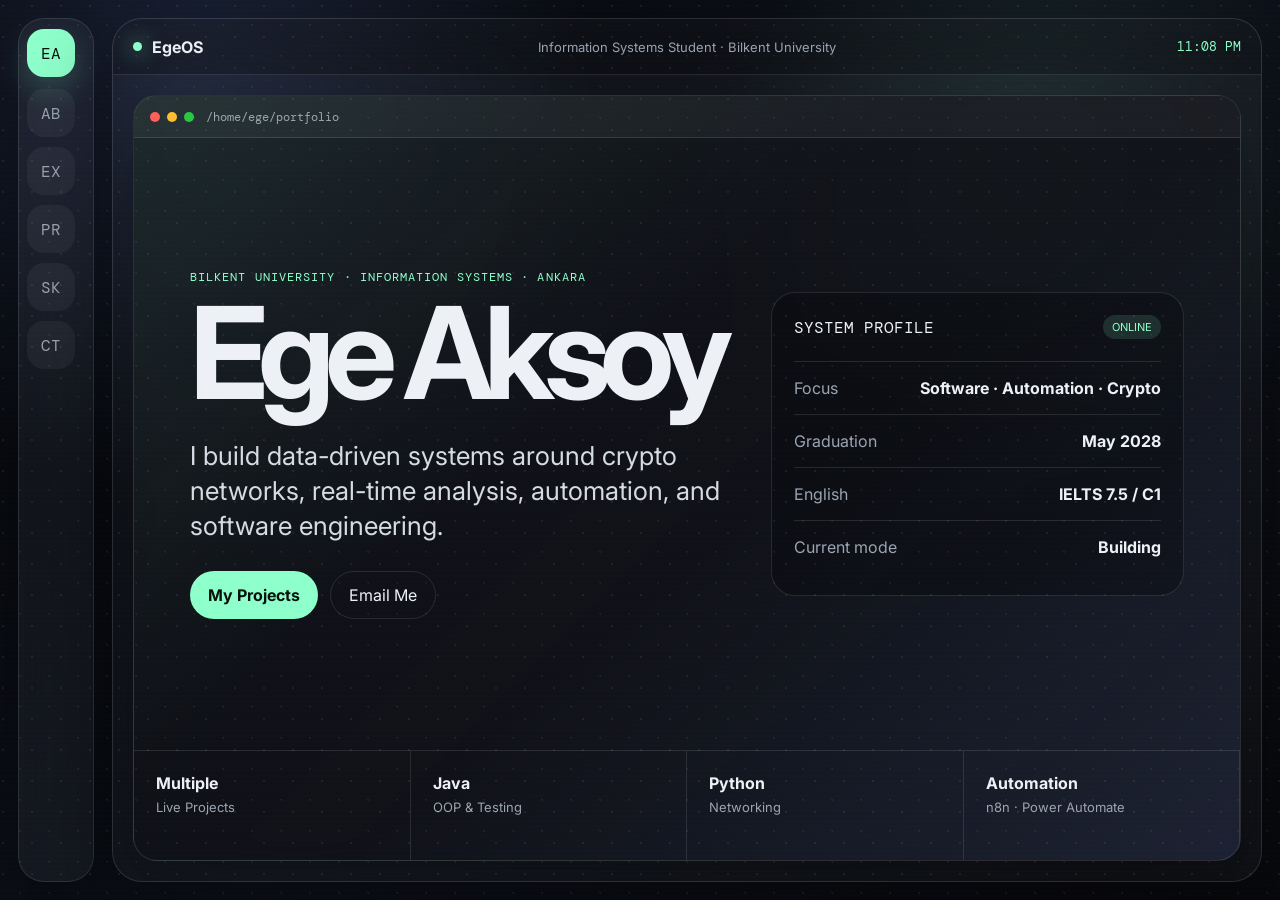
==== static/monitor/index.html @ 5a855c10 "Updated EgeOS" ====
<!DOCTYPE html>
<html lang="en">
<head>
  <meta charset="UTF-8" />
  <meta name="viewport" content="width=device-width, initial-scale=1.0" />
  <title>EgeOS — Ege Aksoy</title>
  <meta name="description" content="EgeOS — interactive portfolio interface of Ege Aksoy, Information Systems student at Bilkent University." />
  <link rel="preconnect" href="https://fonts.googleapis.com" />
  <link rel="preconnect" href="https://fonts.gstatic.com" crossorigin />
  <link href="https://fonts.googleapis.com/css2?family=DM+Mono:wght@300;400;500&family=Inter:wght@300;400;500;600;700;800&display=swap" rel="stylesheet" />
  <link rel="stylesheet" href="style.css" />
</head>
<body>
  <div class="scanlines"></div>
  <div class="noise"></div>

  <main class="os-shell">
    <aside class="dock" aria-label="Desktop navigation">
      <button class="dock-item active" data-window="home" aria-label="Home">EA</button>
      <button class="dock-item" data-window="about" aria-label="About">AB</button>
      <button class="dock-item" data-window="experience" aria-label="Experience">EX</button>
      <button class="dock-item" data-window="projects" aria-label="Projects">PR</button>
      <button class="dock-item" data-window="skills" aria-label="Skills">SK</button>
      <button class="dock-item" data-window="contact" aria-label="Contact">CT</button>
    </aside>

    <section class="desktop">
      <header class="topbar">
        <div class="brand">
          <span class="status-dot"></span>
          <span>EgeOS</span>
        </div>
        <div class="topbar-center">Information Systems Student · Bilkent University</div>
        <div class="clock" id="clock">00:00</div>
      </header>

      <section class="hero-window window active" id="home">
        <div class="window-bar">
          <div class="traffic">
            <span></span><span></span><span></span>
          </div>
          <span class="window-title">/home/ege/portfolio</span>
        </div>

        <div class="hero-grid">
          <div class="hero-copy">
            <p class="eyebrow">Bilkent University · Information Systems · Ankara</p>
            <h1>Ege Aksoy</h1>
            <p class="hero-lead">
              I build data-driven systems around crypto networks, real-time analysis,
              automation, and software engineering.
            </p>
            <div class="hero-actions">
              <button class="primary-action" data-window="projects">My Projects</button>
              <a class="secondary-action" href="mailto:egeaksoy@ug.bilkent.edu.tr">Email Me</a>
            </div>
          </div>

          <div class="system-card">
            <div class="system-header">
              <span class="mono">SYSTEM PROFILE</span>
              <span class="pill live">ONLINE</span>
            </div>
            <div class="metric">
              <span>Focus</span>
              <strong>Software · Automation · Crypto</strong>
            </div>
            <div class="metric">
              <span>Graduation</span>
              <strong>May 2028</strong>
            </div>
            <div class="metric">
              <span>English</span>
              <strong>IELTS 7.5 / C1</strong>
            </div>
            <div class="metric">
              <span>Current mode</span>
              <strong>Building</strong>
            </div>
          </div>
        </div>

        <div class="quick-stats">
          <div><strong>Multiple</strong><span>Live Projects</span></div>
          <div><strong>Java</strong><span>OOP & Testing</span></div>
          <div><strong>Python</strong><span>Networking</span></div>
          <div><strong>Automation</strong><span>n8n · Power Automate</span></div>
        </div>
      </section>

      <section class="window" id="about">
        <div class="window-bar"><div class="traffic"><span></span><span></span><span></span></div><span class="window-title">about.md</span></div>
        <div class="content two-col">
          <div>
            <p class="eyebrow">01 — About</p>
            <h2>Who I Am</h2>
          </div>
          <div class="rich-text">
            <p>I am an undergraduate student at Bilkent University with a strong interest in cryptocurrency systems, networking, and data analysis.</p>
            <p>I enjoy building data-driven projects that capture, analyze, and react to live information, combining software development with automation and system-level thinking.</p>
            <div class="info-table">
              <div><span>University</span><strong>Bilkent University</strong></div>
              <div><span>Department</span><strong>Computer Technologies & Information Systems</strong></div>
              <div><span>Graduation</span><strong>May 2028</strong></div>
              <div><span>IELTS</span><strong>7.5 / C1</strong></div>
            </div>
          </div>
        </div>
      </section>

      <section class="window" id="experience">
        <div class="window-bar"><div class="traffic"><span></span><span></span><span></span></div><span class="window-title">experience.log</span></div>
        <div class="content">
          <p class="eyebrow">02 — Experience</p>
          <h2>Internship Experience</h2>
          <article class="timeline-card">
            <div class="date">Jul – Aug 2025</div>
            <div>
              <h3>Information Technology Intern</h3>
              <p class="muted">Göltaş Çimento · Isparta, Turkey</p>
              <ul>
                <li>Worked with SAP ERP systems and gained practical exposure to ABAP programming.</li>
                <li>Designed automation workflows with Microsoft Power Automate and n8n.</li>
                <li>Replaced repetitive manual processes with efficient automated solutions.</li>
              </ul>
            </div>
          </article>
        </div>
      </section>

      <section class="window" id="projects">
        <div class="window-bar"><div class="traffic"><span></span><span></span><span></span></div><span class="window-title">projects/selected-work</span></div>
        <div class="content">
          <p class="eyebrow">03 — Projects</p>
          <h2>Selected Work</h2>
          <div class="project-grid">
            <article class="project-card featured">
              <span class="project-num">01</span>
              <h3>Real-Time Opportunity Detector</h3>
              <p>Java-based crypto opportunity tracker using Binance market data, anomaly detection, signal scoring, JSON history logging, and Telegram alerts.</p>
              <div class="tags"><span>Java</span><span>Maven</span><span>Binance API</span><span>Telegram Bot</span></div>
              <div class="links">
                <a href="https://egeaksoy.net/opportunitydashboard/" target="_blank" rel="noopener">Dashboard ↗</a>
                <a href="https://github.com/egeaksoy00/real-time-opportunity-detector" target="_blank" rel="noopener">GitHub ↗</a>
              </div>
            </article>

            <article class="project-card">
              <span class="project-num">02</span>
              <h3>Frontend Black Tile Game</h3>
              <p>Reaction-based browser game with countdown, dynamic tile generation, scoring, local high score storage, and GitHub Pages deployment.</p>
              <div class="tags"><span>HTML</span><span>CSS</span><span>JavaScript</span></div>
              <div class="links">
                <a href="https://egeaksoy00.github.io/frontend-black-tile-game/" target="_blank" rel="noopener">Live ↗</a>
                <a href="https://github.com/egeaksoy00/frontend-black-tile-game" target="_blank" rel="noopener">GitHub ↗</a>
              </div>
            </article>

            <article class="project-card">
              <span class="project-num">03</span>
              <h3>Selenium-Cucumber Framework</h3>
              <p>End-to-end UI test automation framework using Selenium, Cucumber, Java, Page Object Model, smoke/regression tagging, and GitHub Actions.</p>
              <div class="tags"><span>Java</span><span>Selenium</span><span>Cucumber</span><span>Maven</span></div>
              <div class="links"><a href="https://github.com/egeaksoy00/saucedemo-selenium-cucumber-framework" target="_blank" rel="noopener">GitHub ↗</a></div>
            </article>

            <article class="project-card">
              <span class="project-num">04</span>
              <h3>Court Reservation System</h3>
              <p>Java Swing desktop application for viewing available courts and creating bookings through an OOP-based interactive interface.</p>
              <div class="tags"><span>Java</span><span>OOP</span><span>Swing</span></div>
              <div class="links"><a href="https://github.com/egeaksoy00/court-reservation" target="_blank" rel="noopener">GitHub ↗</a></div>
            </article>

            <article class="project-card">
              <span class="project-num">05</span>
              <h3>Cryptography Collection</h3>
              <p>Educational Java implementations of Caesar Cipher, Vigenère Cipher, brute-force tools, and classical encryption experiments.</p>
              <div class="tags"><span>Java</span><span>Algorithms</span></div>
              <div class="links"><a href="https://github.com/egeaksoy00/Cryptography" target="_blank" rel="noopener">GitHub ↗</a></div>
            </article>

            <article class="project-card">
              <span class="project-num">06</span>
              <h3>Basic Network Sniffer</h3>
              <p>Python and Scapy packet sniffer for protocol-level packet analysis, real-time logging, and networking practice.</p>
              <div class="tags"><span>Python</span><span>Scapy</span><span>Networking</span></div>
              <div class="links"><a href="https://github.com/egeaksoy00/basic-network-sniffer" target="_blank" rel="noopener">GitHub ↗</a></div>
            </article>

            <article class="project-card">
              <span class="project-num">07</span>
              <h3>BudgetBuddy</h3>
              <p>Student-focused budgeting app concept designed to track daily, weekly, and monthly expenses through a clean interface.</p>
              <div class="tags"><span>Figma</span><span>React Native</span><span>Firebase</span></div>
            </article>

            <article class="project-card">
              <span class="project-num">08</span>
              <h3>DriveEase Car Rental System</h3>
              <p>Multi-page car rental management web app using vanilla JavaScript, DOM manipulation, LocalStorage, and responsive UI.</p>
              <div class="tags"><span>HTML</span><span>CSS</span><span>JavaScript</span><span>Bootstrap</span></div>
              <div class="links">
                <a href="https://egeaksoy00.github.io/car-rental-project/" target="_blank" rel="noopener">Live ↗</a>
                <a href="https://github.com/egeaksoy00/car-rental-project" target="_blank" rel="noopener">GitHub ↗</a>
              </div>
            </article>
          </div>
        </div>
      </section>

      <section class="window" id="skills">
        <div class="window-bar"><div class="traffic"><span></span><span></span><span></span></div><span class="window-title">skills.json</span></div>
        <div class="content">
          <p class="eyebrow">04 — Skills</p>
          <h2>Tech Stack</h2>
          <div class="skills-grid">
            <div><h3>Languages</h3><p>Java · Python · JavaScript · HTML · CSS · C</p></div>
            <div><h3>Concepts</h3><p>OOP · Data Structures · Algorithms · Networking · Packet Analysis · Automation</p></div>
            <div><h3>Tools</h3><p>Git · GitHub · Java Swing · n8n · Power Automate · Maven · Selenium</p></div>
          </div>
        </div>
      </section>

      <section class="window" id="contact">
        <div class="window-bar"><div class="traffic"><span></span><span></span><span></span></div><span class="window-title">contact.sh</span></div>
        <div class="content contact-content">
          <p class="eyebrow">05 — Contact</p>
          <h2>Let's Connect</h2>
          <p class="muted">Open to collaborations, projects, and opportunities.</p>
          <div class="contact-list">
            <a href="mailto:egeaksoy@ug.bilkent.edu.tr"><span>Email</span><strong>egeaksoy@ug.bilkent.edu.tr ↗</strong></a>
            <a href="https://github.com/egeaksoy00" target="_blank" rel="noopener"><span>GitHub</span><strong>github.com/egeaksoy00 ↗</strong></a>
            <a href="https://www.linkedin.com/in/egeaksoy00/" target="_blank" rel="noopener"><span>LinkedIn</span><strong>linkedin.com/in/egeaksoy00 ↗</strong></a>
          </div>
        </div>
      </section>
    </section>
  </main>

  <script src="script.js"></script>
</body>
</html>
---- static/monitor/style.css ----
:root {
  --bg: #06070a;
  --panel: rgba(16, 18, 24, 0.82);
  --panel-strong: rgba(23, 26, 34, 0.94);
  --line: rgba(255, 255, 255, 0.11);
  --text: #edf1f5;
  --muted: #9aa4b2;
  --accent: #8dffcb;
  --accent-2: #7aa2ff;
  --warning: #ffd36a;
  --shadow: 0 28px 80px rgba(0, 0, 0, 0.45);
}

* {
  box-sizing: border-box;
}

html,
body {
  margin: 0;
  min-height: 100%;
  background:
    radial-gradient(circle at 15% 10%, rgba(122, 162, 255, 0.18), transparent 30%),
    radial-gradient(circle at 80% 20%, rgba(141, 255, 203, 0.12), transparent 25%),
    linear-gradient(135deg, #05060a, #0d111a 52%, #08090d);
  color: var(--text);
  font-family: Inter, system-ui, sans-serif;
  overflow: hidden;
}

a,
button {
  font: inherit;
}

a {
  color: inherit;
}

button {
  border: 0;
  cursor: pointer;
}

.mono,
.eyebrow,
.window-title,
.dock-item,
.clock {
  font-family: "DM Mono", monospace;
}

.scanlines,
.noise {
  pointer-events: none;
  position: fixed;
  inset: 0;
  z-index: 50;
}

.scanlines {
  background: repeating-linear-gradient(
    to bottom,
    rgba(255,255,255,0.035),
    rgba(255,255,255,0.035) 1px,
    transparent 2px,
    transparent 5px
  );
  mix-blend-mode: overlay;
  opacity: 0.35;
}

.noise {
  opacity: 0.07;
  background-image:
    radial-gradient(circle at 10% 20%, #fff 0 1px, transparent 1px),
    radial-gradient(circle at 70% 80%, #fff 0 1px, transparent 1px);
  background-size: 29px 31px;
}

.os-shell {
  width: 100vw;
  height: 100vh;
  display: grid;
  grid-template-columns: 76px 1fr;
  padding: 18px;
  gap: 18px;
}

.dock {
  height: calc(100vh - 36px);
  padding: 12px 8px;
  border: 1px solid var(--line);
  background: rgba(255, 255, 255, 0.045);
  border-radius: 26px;
  backdrop-filter: blur(22px);
  display: flex;
  flex-direction: column;
  gap: 10px;
  box-shadow: var(--shadow);
}

.dock-item {
  width: 48px;
  height: 48px;
  border-radius: 17px;
  color: var(--muted);
  background: rgba(255,255,255,0.05);
  border: 1px solid transparent;
  transition: 180ms ease;
}

.dock-item:hover,
.dock-item.active {
  color: #06100c;
  background: var(--accent);
  transform: translateY(-2px);
  box-shadow: 0 12px 30px rgba(141, 255, 203, 0.2);
}

.desktop {
  min-width: 0;
  height: calc(100vh - 36px);
  position: relative;
  border: 1px solid var(--line);
  background: rgba(255,255,255,0.035);
  border-radius: 30px;
  backdrop-filter: blur(20px);
  overflow: hidden;
  box-shadow: var(--shadow);
}

.topbar {
  height: 56px;
  padding: 0 20px;
  border-bottom: 1px solid var(--line);
  background: rgba(0,0,0,0.22);
  display: grid;
  grid-template-columns: 1fr auto 1fr;
  align-items: center;
  gap: 16px;
}

.brand {
  display: flex;
  align-items: center;
  gap: 10px;
  font-weight: 700;
}

.status-dot {
  width: 9px;
  height: 9px;
  background: var(--accent);
  border-radius: 50%;
  box-shadow: 0 0 22px var(--accent);
}

.topbar-center {
  color: var(--muted);
  font-size: 13px;
}

.clock {
  justify-self: end;
  color: var(--accent);
  font-size: 13px;
}

.window {
  position: absolute;
  inset: 76px 20px 20px 20px;
  display: none;
  border: 1px solid var(--line);
  border-radius: 24px;
  background: var(--panel);
  overflow: hidden;
  box-shadow: 0 30px 90px rgba(0,0,0,0.33);
}

.window.active {
  display: block;
  animation: openWindow 260ms ease both;
}

@keyframes openWindow {
  from { opacity: 0; transform: translateY(14px) scale(0.985); }
  to { opacity: 1; transform: none; }
}

.window-bar {
  height: 42px;
  border-bottom: 1px solid var(--line);
  background: rgba(255,255,255,0.045);
  display: flex;
  align-items: center;
  gap: 12px;
  padding: 0 16px;
}

.traffic {
  display: flex;
  gap: 7px;
}

.traffic span {
  width: 10px;
  height: 10px;
  border-radius: 50%;
}

.traffic span:nth-child(1) { background: #ff5f57; }
.traffic span:nth-child(2) { background: #ffbd2e; }
.traffic span:nth-child(3) { background: #28c840; }

.window-title {
  color: var(--muted);
  font-size: 12px;
}

.hero-window {
  background:
    linear-gradient(140deg, rgba(141,255,203,0.09), transparent 40%),
    linear-gradient(320deg, rgba(122,162,255,0.12), transparent 45%),
    var(--panel);
}

.hero-grid {
  height: calc(100% - 42px - 110px);
  display: grid;
  grid-template-columns: 1.15fr 0.85fr;
  gap: 22px;
  align-items: center;
  padding: 56px;
}

.eyebrow {
  color: var(--accent);
  letter-spacing: 0.09em;
  text-transform: uppercase;
  font-size: 12px;
}

h1,
h2,
h3,
p {
  margin-top: 0;
}

h1 {
  font-size: clamp(64px, 10vw, 136px);
  line-height: 0.88;
  margin-bottom: 28px;
  letter-spacing: -0.08em;
}

h2 {
  font-size: clamp(44px, 6vw, 86px);
  line-height: 0.95;
  letter-spacing: -0.06em;
  margin-bottom: 28px;
}

h3 {
  font-size: 22px;
  margin-bottom: 10px;
}

.hero-lead {
  max-width: 680px;
  color: #d5dbe3;
  font-size: clamp(18px, 2.2vw, 26px);
  line-height: 1.35;
}

.hero-actions {
  display: flex;
  gap: 12px;
  margin-top: 28px;
}

.primary-action,
.secondary-action {
  padding: 13px 18px;
  border-radius: 999px;
  text-decoration: none;
  transition: 180ms ease;
}

.primary-action {
  background: var(--accent);
  color: #06100c;
  font-weight: 700;
}

.secondary-action {
  border: 1px solid var(--line);
  color: var(--text);
}

.primary-action:hover,
.secondary-action:hover {
  transform: translateY(-2px);
}

.system-card {
  border: 1px solid var(--line);
  background: rgba(0,0,0,0.24);
  border-radius: 24px;
  padding: 22px;
}

.system-header,
.metric,
.info-table div,
.contact-list a {
  display: flex;
  justify-content: space-between;
  gap: 18px;
  align-items: center;
}

.system-header {
  margin-bottom: 22px;
}

.pill {
  padding: 5px 9px;
  border-radius: 999px;
  font-size: 11px;
}

.live {
  background: rgba(141,255,203,0.13);
  color: var(--accent);
}

.metric {
  padding: 16px 0;
  border-top: 1px solid var(--line);
}

.metric span,
.info-table span,
.muted {
  color: var(--muted);
}

.quick-stats {
  height: 110px;
  border-top: 1px solid var(--line);
  display: grid;
  grid-template-columns: repeat(4, 1fr);
}

.quick-stats div {
  padding: 22px;
  border-right: 1px solid var(--line);
}

.quick-stats strong,
.quick-stats span {
  display: block;
}

.quick-stats span {
  color: var(--muted);
  margin-top: 6px;
  font-size: 13px;
}

.content {
  height: calc(100% - 42px);
  overflow: auto;
  padding: 46px;
}

.two-col {
  display: grid;
  grid-template-columns: 0.7fr 1.3fr;
  gap: 44px;
}

.rich-text {
  max-width: 760px;
  color: #d4dae2;
  font-size: 19px;
  line-height: 1.65;
}

.info-table {
  margin-top: 26px;
  border: 1px solid var(--line);
  border-radius: 18px;
  overflow: hidden;
}

.info-table div {
  padding: 15px 18px;
  border-bottom: 1px solid var(--line);
}

.info-table div:last-child {
  border-bottom: 0;
}

.timeline-card {
  display: grid;
  grid-template-columns: 150px 1fr;
  gap: 26px;
  border: 1px solid var(--line);
  border-radius: 22px;
  padding: 26px;
  background: rgba(255,255,255,0.035);
  max-width: 900px;
}

.date {
  font-family: "DM Mono", monospace;
  color: var(--accent);
}

.timeline-card li {
  margin-bottom: 8px;
  color: #d4dae2;
}

.project-grid {
  display: grid;
  grid-template-columns: repeat(2, minmax(0, 1fr));
  gap: 18px;
}

.project-card {
  position: relative;
  min-height: 260px;
  border: 1px solid var(--line);
  border-radius: 22px;
  padding: 24px;
  background:
    radial-gradient(circle at 95% 0%, rgba(122,162,255,0.12), transparent 35%),
    rgba(255,255,255,0.035);
  transition: 180ms ease;
}

.project-card:hover {
  transform: translateY(-4px);
  border-color: rgba(141,255,203,0.4);
}

.project-card.featured {
  grid-column: span 2;
  min-height: 230px;
  background:
    radial-gradient(circle at 80% 20%, rgba(141,255,203,0.16), transparent 35%),
    rgba(255,255,255,0.045);
}

.project-num {
  font-family: "DM Mono", monospace;
  color: var(--accent);
  font-size: 12px;
}

.project-card p {
  color: #cbd3dd;
  line-height: 1.55;
}

.tags {
  display: flex;
  flex-wrap: wrap;
  gap: 7px;
  margin: 18px 0;
}

.tags span {
  padding: 6px 9px;
  border: 1px solid var(--line);
  border-radius: 999px;
  color: var(--muted);
  font-size: 12px;
}

.links {
  display: flex;
  flex-wrap: wrap;
  gap: 14px;
}

.links a {
  color: var(--accent);
  text-decoration: none;
  font-family: "DM Mono", monospace;
  font-size: 13px;
}

.skills-grid {
  display: grid;
  grid-template-columns: repeat(3, 1fr);
  gap: 18px;
}

.skills-grid > div {
  border: 1px solid var(--line);
  border-radius: 22px;
  padding: 24px;
  background: rgba(255,255,255,0.035);
}

.skills-grid p {
  color: #cbd3dd;
  line-height: 1.7;
}

.contact-content {
  max-width: 900px;
}

.contact-list {
  margin-top: 28px;
  border: 1px solid var(--line);
  border-radius: 22px;
  overflow: hidden;
}

.contact-list a {
  padding: 20px 22px;
  text-decoration: none;
  border-bottom: 1px solid var(--line);
  transition: 160ms ease;
}

.contact-list a:last-child {
  border-bottom: 0;
}

.contact-list a:hover {
  background: rgba(141,255,203,0.08);
}

.contact-list span {
  color: var(--muted);
}

.contact-list strong {
  color: var(--text);
}

@media (max-width: 860px) {
  body {
    overflow: auto;
  }

  .os-shell {
    min-height: 100vh;
    height: auto;
    grid-template-columns: 1fr;
    padding: 12px;
  }

  .dock {
    height: auto;
    flex-direction: row;
    justify-content: center;
    position: sticky;
    top: 12px;
    z-index: 20;
  }

  .desktop {
    height: auto;
    min-height: 100vh;
  }

  .topbar {
    grid-template-columns: 1fr auto;
  }

  .topbar-center {
    display: none;
  }

  .window {
    position: relative;
    inset: auto;
    margin: 14px;
    min-height: 80vh;
  }

  .window:not(.active) {
    display: none;
  }

  .hero-grid,
  .two-col,
  .project-grid,
  .skills-grid,
  .timeline-card {
    grid-template-columns: 1fr;
  }

  .hero-grid,
  .content {
    padding: 28px;
  }

  .quick-stats {
    height: auto;
    grid-template-columns: 1fr 1fr;
  }

  .project-card.featured {
    grid-column: span 1;
  }
}

.welcome-screen {
  width: 100%;
  height: 100%;
  min-height: 100vh;
  display: grid;
  place-items: center;
  padding: 48px;
  background:
    radial-gradient(circle at top left, rgba(141, 255, 203, 0.16), transparent 35%),
    radial-gradient(circle at bottom right, rgba(122, 162, 255, 0.18), transparent 40%),
    #06070a;
  color: var(--text);
}

.welcome-card {
  max-width: 720px;
  padding: 44px;
  border: 1px solid var(--line);
  border-radius: 28px;
  background: rgba(16, 18, 24, 0.82);
  box-shadow: var(--shadow);
  text-align: left;
}

.welcome-kicker {
  font-family: "DM Mono", monospace;
  color: var(--accent);
  text-transform: uppercase;
  letter-spacing: 0.12em;
  font-size: 12px;
  margin-bottom: 18px;
}

.welcome-card h1 {
  font-size: clamp(48px, 8vw, 96px);
  line-height: 0.9;
  letter-spacing: -0.07em;
  margin-bottom: 24px;
}

.welcome-card p {
  color: #cbd3dd;
  font-size: 20px;
  line-height: 1.55;
}

.enter-os-button {
  margin-top: 28px;
  padding: 14px 20px;
  border-radius: 999px;
  background: var(--accent);
  color: #06100c;
  font-weight: 800;
  cursor: pointer;
}

.enter-os-button:hover {
  transform: translateY(-2px);
}
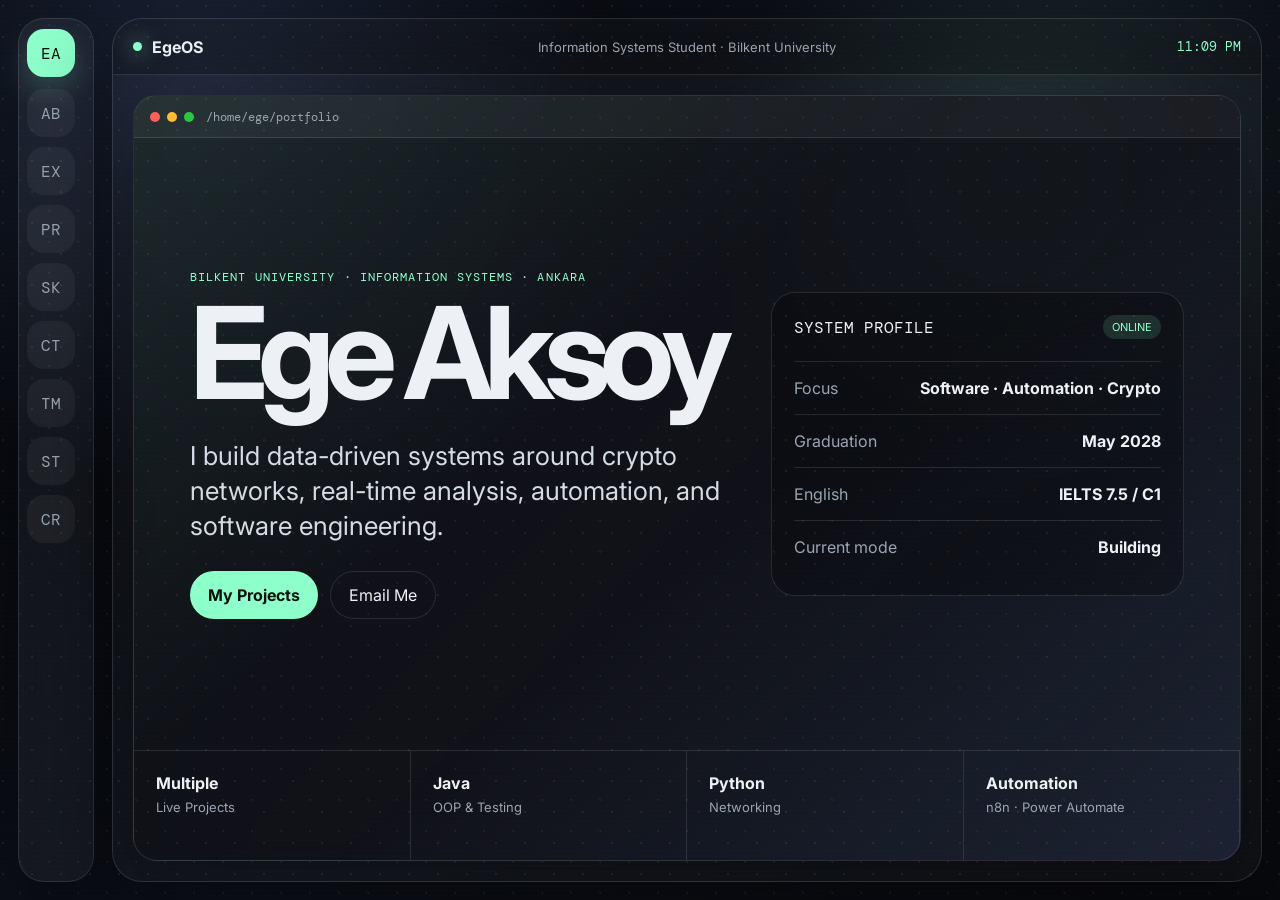
==== commit 67ad1101: "New docks added" ====
--- a/static/monitor/index.html
+++ b/static/monitor/index.html
@@ -22,6 +22,9 @@
       <button class="dock-item" data-window="projects" aria-label="Projects">PR</button>
       <button class="dock-item" data-window="skills" aria-label="Skills">SK</button>
       <button class="dock-item" data-window="contact" aria-label="Contact">CT</button>
+      <button class="dock-item" data-window="terminal" aria-label="Terminal">TM</button>
+      <button class="dock-item" data-window="status" aria-label="System Status">ST</button>
+      <button class="dock-item" data-window="credits" aria-label="Credits">CR</button>
     </aside>
 
     <section class="desktop">
